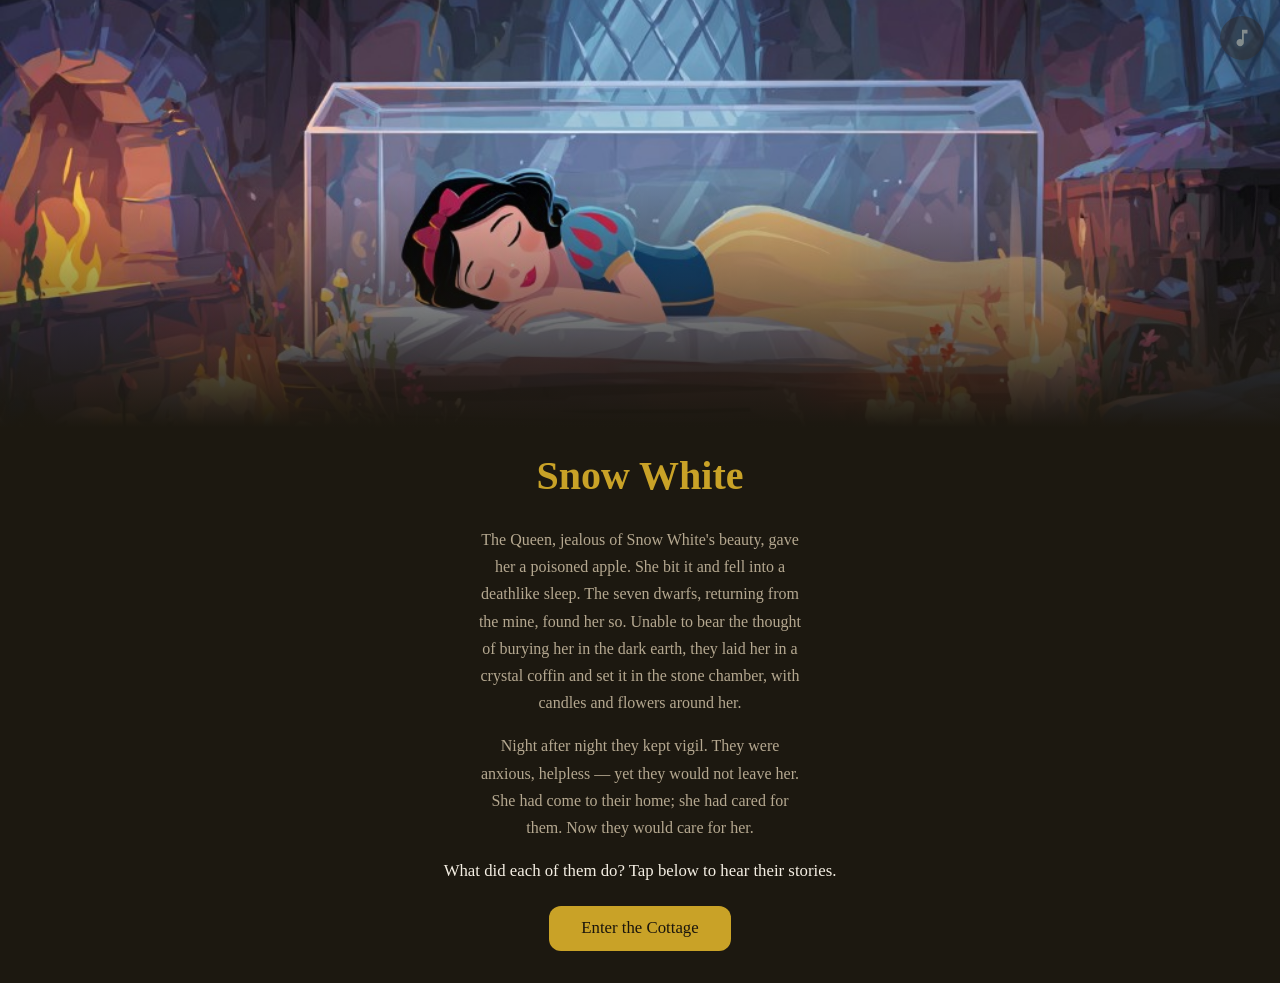
==== index.html @ 9cafad94 "Add files via upload" ====
<!DOCTYPE html>
<html lang="en">
<head>
  <meta charset="UTF-8">
  <meta name="viewport" content="width=device-width, initial-scale=1.0">
  <title>Snow White: The Dwarfs' Care</title>
  <link rel="stylesheet" href="./styles.css">
</head>
<body>
  <button id="music-toggle" type="button" class="muted" aria-label="Toggle background music" title="Background music (click to play/pause)">
    <svg xmlns="http://www.w3.org/2000/svg" viewBox="0 0 24 24" fill="currentColor" aria-hidden="true">
      <path d="M12 3v10.55c-.59-.34-1.27-.55-2-.55-2.21 0-4 1.79-4 4s1.79 4 4 4 4-1.79 4-4V7h4V3h-6z"/>
    </svg>
  </button>
  <audio id="bgm" loop preload="auto">
    <source src="./assets/bgm.mp3" type="audio/mpeg">
    <source src="./assets/bgm.ogg" type="audio/ogg">
  </audio>
  <main id="app" role="main">
    <!-- Landing: Snow White in crystal coffin + background story -->
    <section id="landing" class="screen active" aria-labelledby="landing-title">
      <div class="landing-hero">
        <img src="./assets/coffin.png" alt="Snow White lies peacefully in a crystal coffin, surrounded by candles and flowers in a stone chamber" class="landing-img">
        <div class="landing-overlay"></div>
      </div>
      <div class="landing-content">
        <h1 id="landing-title">Snow White</h1>
        <p class="landing-story">
          The Queen, jealous of Snow White's beauty, gave her a poisoned apple. She bit it and fell into a deathlike sleep. The seven dwarfs, returning from the mine, found her so. Unable to bear the thought of burying her in the dark earth, they laid her in a crystal coffin and set it in the stone chamber, with candles and flowers around her.
        </p>
        <p class="landing-story">
          Night after night they kept vigil. They were anxious, helpless — yet they would not leave her. She had come to their home; she had cared for them. Now they would care for her.
        </p>
        <p class="landing-cta">What did each of them do? Tap below to hear their stories.</p>
        <button id="btn-start" type="button" class="btn btn-primary">Enter the Cottage</button>
      </div>
    </section>

    <!-- Hub: Seven dwarfs image with clickable areas -->
    <section id="hub" class="screen" aria-labelledby="hub-title" aria-hidden="true">
      <h2 id="hub-title">At the Hearth</h2>
      <p class="hub-hint">Click on each dwarf to read his story</p>
      <div class="hub-scene-wrap">
        <div class="scene-stage">
          <img src="./assets/dwarfs.png" alt="The seven dwarfs gathered around the fireplace in their cottage" class="scene-img">
          <!-- Clickable overlay buttons for each dwarf -->
          <div id="dwarf-list" class="dwarf-hotspots" role="list"></div>
        </div>
        <div class="hub-footer">
          <div class="progress-row" aria-live="polite">
            <span id="progress-text">0/7</span>
            <span id="progress-label"> stories read</span>
          </div>
          <div class="hub-actions">
            <button id="btn-ending" type="button" class="btn btn-secondary" disabled>Ending (7/7 required)</button>
            <button id="btn-reset" type="button" class="btn btn-text">Reset</button>
            <button id="btn-credits" type="button" class="btn btn-text">Credits / Notes</button>
          </div>
        </div>
      </div>
    </section>

    <!-- Vignette Modal -->
    <div id="vignette-modal" class="modal" role="dialog" aria-modal="true" aria-labelledby="vignette-title" aria-hidden="true">
      <div class="modal-backdrop" data-close="true" tabindex="-1" aria-hidden="true"></div>
      <div class="modal-content">
        <div class="modal-header">
          <h3 id="vignette-title"></h3>
          <button id="btn-modal-close" type="button" class="btn-close" aria-label="Close">×</button>
        </div>
        <div class="modal-body">
          <div id="vignette-text" class="vignette-text"></div>
        </div>
        <div class="modal-footer">
          <button id="btn-mark-read" type="button" class="btn btn-primary">Mark as read & return</button>
        </div>
      </div>
    </div>

    <!-- Credits Panel -->
    <div id="credits-panel" class="panel-overlay" aria-hidden="true">
      <div class="panel-content">
        <h3>Production Team</h3>
        <p><strong>Catherine</strong> (Content / Planning) — Story, character text, narrative structure and rhythm</p>
        <p><strong>Yaojie Long</strong> (Tech + Visual UX) — Web implementation, UI/interaction, asset integration and optimization</p>
        <p><strong>Jing Cui</strong> (Coordination + Research Documentation) — Progress and delivery management, case/audience/risk analysis, testing and reflection</p>
        <p class="credits-note">Even though the production team is working hard to make this website, we all hope Snow White can wake up.</p>
        <button id="btn-credits-close" type="button" class="btn btn-secondary">Close</button>
      </div>
    </div>

    <!-- Ending -->
    <section id="ending" class="screen" aria-labelledby="ending-title" aria-hidden="true">
      <h2 id="ending-title">The Ending</h2>
      <div class="ending-content">
        <div id="ending-text"></div>
        <div class="ending-actions">
          <button id="btn-back-hub" type="button" class="btn btn-primary">Back to the Cottage</button>
          <button id="btn-replay" type="button" class="btn btn-secondary">Replay (reset)</button>
        </div>
      </div>
    </section>
  </main>

  <script src="./app.js"></script>
</body>
</html>
---- styles.css ----
/* Snow White: The Dwarfs' Care — cottage at night, warm storybook */

:root {
  --bg-dark: #1c1810;
  --bg-warm: #2a2418;
  --bg-card: #352d1f;
  --bg-panel: #3d3526;
  /* Surfaces: translucent (lets illustration breathe) — keep from redesign */
  --surface-card: rgba(53, 45, 31, 0.85);
  --surface-panel: rgba(61, 53, 38, 0.8);
  --surface-overlay: rgba(45, 40, 30, 0.6);
  --text: #f5efe4;
  --text-muted: #b5a890;
  --accent: #c9a227;
  --accent-hover: #e0b83d;
  --accent-glow: rgba(201, 162, 39, 0.2);
  --read: #6b8e5a;
  --read-bg: rgba(107, 142, 90, 0.35);
  --border: #4a4234;
  --border-hover: rgba(201, 162, 39, 0.4);
  --shadow: 0 4px 24px rgba(0, 0, 0, 0.35);
  --radius: 12px;
  --touch-min: 44px;
}

*,
*::before,
*::after {
  box-sizing: border-box;
}

html {
  font-size: 16px;
  -webkit-text-size-adjust: 100%;
}

body {
  margin: 0;
  min-height: 100vh;
  font-family: "Palatino Linotype", "Book Antiqua", Palatino, Georgia, serif;
  background: var(--bg-dark);
  color: var(--text);
  line-height: 1.7;
}

#app {
  min-height: 100vh;
  display: flex;
  flex-direction: column;
  align-items: center;
  padding: 0;
}

/* Screens */
.screen {
  display: none;
  width: 100%;
  max-width: 900px;
}

.screen.active {
  display: block;
  animation: fadeIn 0.4s ease;
}

#hub.screen.active {
  animation: slideUpIn 0.5s ease;
}

#landing.screen.active {
  display: flex;
}

@keyframes slideUpIn {
  from {
    opacity: 0;
    transform: translateY(24px);
  }
  to {
    opacity: 1;
    transform: translateY(0);
  }
}

.screen[aria-hidden="true"] {
  display: none;
}

@keyframes fadeIn {
  from { opacity: 0; }
  to { opacity: 1; }
}

/* Landing: coffin image + story */
#landing {
  display: flex;
  flex-direction: column;
  width: 100%;
  max-width: 100%;
}

.landing-hero {
  position: relative;
  width: 100%;
  overflow: hidden;
}

.landing-img {
  display: block;
  width: 100%;
  height: auto;
  max-height: 50vh;
  object-fit: cover;
  object-position: center;
}

.landing-overlay {
  position: absolute;
  inset: 0;
  background: linear-gradient(to bottom, transparent 40%, var(--bg-dark) 95%);
  pointer-events: none;
}

.landing-content {
  padding: 1.5rem 1.5rem 2rem;
  margin-top: -2rem;
  position: relative;
  z-index: 1;
}

#landing-title {
  font-size: clamp(1.75rem, 5vw, 2.5rem);
  margin: 0 0 1rem;
  color: var(--accent);
  text-align: center;
  font-weight: 600;
}

.landing-story {
  margin: 0 0 1rem;
  color: var(--text-muted);
  font-size: 1rem;
  max-width: 42ch;
  margin-left: auto;
  margin-right: auto;
  text-align: center;
}

.landing-cta {
  margin: 1rem 0 1.25rem;
  color: var(--text);
  font-size: 1.05rem;
  text-align: center;
}

#btn-start {
  display: block;
  margin: 0 auto;
  min-height: var(--touch-min);
  padding: 0.8rem 2rem;
  font-size: 1.05rem;
  transition: transform 0.15s ease, box-shadow 0.2s ease;
}

#btn-start:hover {
  transform: scale(1.02);
}

#btn-start:active,
#btn-start.btn-clicking {
  transform: scale(0.96);
  box-shadow: inset 0 2px 8px rgba(0, 0, 0, 0.3);
}

/* Buttons */
.btn {
  font-family: inherit;
  font-size: 1rem;
  border: none;
  border-radius: var(--radius);
  cursor: pointer;
  min-height: var(--touch-min);
  padding: 0.5rem 1rem;
  transition: background-color 0.2s, color 0.2s, border-color 0.2s, box-shadow 0.2s, transform 0.15s;
}

.btn:focus-visible {
  outline: 2px solid var(--accent);
  outline-offset: 2px;
}

.btn-primary {
  background: var(--accent);
  color: #1a150c;
}

.btn-primary:hover:not(:disabled) {
  background: var(--accent-hover);
}

.btn-secondary {
  background: var(--bg-panel);
  color: var(--text);
  border: 1px solid var(--border);
}

.btn-secondary:hover:not(:disabled) {
  background: var(--border);
}

.btn-secondary:disabled {
  opacity: 0.5;
  cursor: not-allowed;
}

.btn-text {
  background: transparent;
  color: var(--text-muted);
}

.btn-text:hover {
  color: var(--text);
}

/* Hub: dwarfs image with clickable hotspots */
#hub {
  padding: 1rem;
}

#hub-title {
  font-size: 1.5rem;
  margin-bottom: 0.25rem;
  color: var(--accent);
  text-align: center;
}

.hub-hint {
  text-align: center;
  color: var(--text-muted);
  font-size: 0.95rem;
  margin-bottom: 0.75rem;
}

.hub-scene-wrap {
  display: flex;
  flex-direction: column;
  gap: 1rem;
}

.scene-stage {
  position: relative;
  width: 100%;
  border-radius: var(--radius);
  overflow: hidden;
  background: var(--bg-card);
  box-shadow: var(--shadow);
}

.scene-img {
  display: block;
  width: 100%;
  height: auto;
  vertical-align: middle;
}

.dwarf-hotspots {
  position: absolute;
  inset: 0;
  list-style: none;
  margin: 0;
  padding: 0;
  pointer-events: none;
}

.dwarf-hotspots .dwarf-btn {
  position: absolute;
  pointer-events: auto;
  width: clamp(36px, 10vw, 48px);
  height: clamp(36px, 10vw, 48px);
  transform: translate(-50%, -50%);
  border-radius: 50%;
  padding: 0.25rem;
  background: rgba(30, 26, 20, 0.65);
  backdrop-filter: blur(4px);
  border: 1px solid rgba(201, 162, 39, 0.35);
  color: var(--text);
  font-family: inherit;
  font-size: clamp(0.55rem, 2.2vw, 0.7rem);
  font-weight: 500;
  text-align: center;
  cursor: pointer;
  display: flex;
  flex-direction: column;
  align-items: center;
  justify-content: center;
  gap: 0;
  transition: background 0.2s, border-color 0.2s, transform 0.2s, box-shadow 0.2s;
  box-shadow: var(--shadow);
}

.dwarf-hotspots .dwarf-btn:hover {
  background: rgba(45, 40, 30, 0.8);
  border-color: var(--border-hover);
  transform: translate(-50%, -50%) scale(1.08);
  box-shadow: 0 0 16px var(--accent-glow);
}

.dwarf-hotspots .dwarf-btn:focus-visible {
  outline: 2px solid var(--accent);
  outline-offset: 2px;
}

.dwarf-hotspots .dwarf-btn[data-read="true"] {
  background: var(--read-bg);
  border-color: rgba(107, 142, 90, 0.6);
}

.dwarf-hotspots .dwarf-btn.credits-btn {
  background: rgba(30, 26, 20, 0.6);
  border-color: rgba(201, 162, 39, 0.3);
  font-size: 1rem;
}

.dwarf-hotspots .dwarf-btn.credits-btn:hover {
  background: rgba(45, 40, 30, 0.75);
  border-color: var(--border-hover);
  box-shadow: 0 0 12px var(--accent-glow);
}

.dwarf-btn .dwarf-name {
  line-height: 1.1;
  display: block;
}

.dwarf-btn .dwarf-status {
  font-size: 0.85em;
  color: var(--read);
}

/* Hub footer - translucent, lighter than main card (keep) */
.hub-footer {
  background: var(--surface-panel);
  backdrop-filter: blur(8px);
  border-radius: var(--radius);
  padding: 1rem 1.25rem;
  box-shadow: var(--shadow);
  border: 1px solid var(--border);
}

.progress-row {
  font-size: 1rem;
  color: var(--text-muted);
  margin-bottom: 0.75rem;
}

#progress-text {
  font-weight: bold;
  color: var(--accent);
}

.hub-actions {
  display: flex;
  flex-wrap: wrap;
  gap: 0.5rem;
}

/* Modal */
.modal {
  position: fixed;
  inset: 0;
  z-index: 100;
  display: flex;
  align-items: center;
  justify-content: center;
  padding: 1rem;
  visibility: hidden;
  opacity: 0;
  transition: visibility 0.2s, opacity 0.2s;
}

.modal[aria-hidden="false"] {
  visibility: visible;
  opacity: 1;
}

.modal-backdrop {
  position: absolute;
  inset: 0;
  background: rgba(0, 0, 0, 0.6);
  backdrop-filter: blur(2px);
  cursor: pointer;
}

.modal-content {
  position: relative;
  width: 100%;
  max-width: 520px;
  max-height: 85vh;
  display: flex;
  flex-direction: column;
  background: var(--surface-card);
  backdrop-filter: blur(12px);
  border-radius: var(--radius);
  box-shadow: var(--shadow);
  border: 1px solid var(--border);
}

.modal-header {
  display: flex;
  align-items: center;
  justify-content: space-between;
  padding: 1rem 1.25rem;
  border-bottom: 1px solid var(--border);
}

#vignette-title {
  margin: 0;
  font-size: 1.25rem;
  color: var(--accent);
}

.btn-close {
  width: var(--touch-min);
  height: var(--touch-min);
  min-width: var(--touch-min);
  min-height: var(--touch-min);
  padding: 0;
  font-size: 1.5rem;
  line-height: 1;
  background: transparent;
  border: none;
  color: var(--text-muted);
  cursor: pointer;
  border-radius: var(--radius);
  display: flex;
  align-items: center;
  justify-content: center;
}

.btn-close:hover {
  color: var(--text);
  background: var(--bg-panel);
}

.btn-close:focus-visible {
  outline: 2px solid var(--accent);
  outline-offset: 2px;
}

.modal-body {
  padding: 1.25rem;
  overflow-y: auto;
  flex: 1;
  min-height: 0;
}

.vignette-text {
  white-space: pre-wrap;
  line-height: 1.8;
  color: var(--text);
}

.modal-footer {
  padding: 1rem 1.25rem;
  border-top: 1px solid var(--border);
}

/* Credits Panel */
.panel-overlay {
  position: fixed;
  inset: 0;
  z-index: 90;
  display: flex;
  align-items: center;
  justify-content: center;
  padding: 1rem;
  background: rgba(0, 0, 0, 0.55);
  backdrop-filter: blur(3px);
  visibility: hidden;
  opacity: 0;
  transition: visibility 0.2s, opacity 0.2s;
}

.panel-overlay[aria-hidden="false"] {
  visibility: visible;
  opacity: 1;
}

.panel-content {
  width: 100%;
  max-width: 400px;
  background: var(--surface-card);
  backdrop-filter: blur(12px);
  border-radius: var(--radius);
  padding: 1.5rem;
  box-shadow: var(--shadow);
  border: 1px solid var(--border);
}

.panel-content h3 {
  margin-top: 0;
  color: var(--accent);
}

.panel-content p {
  margin: 0 0 1rem;
  color: var(--text-muted);
}

.panel-content .credits-note {
  margin-top: 1.5rem;
  font-style: italic;
  opacity: 0.9;
}

/* Ending */
#ending {
  padding: 1rem;
}

#ending-title {
  font-size: 1.5rem;
  color: var(--accent);
  margin-bottom: 1rem;
  text-align: center;
}

.ending-content {
  background: var(--surface-card);
  backdrop-filter: blur(12px);
  border-radius: var(--radius);
  padding: 1.5rem;
  box-shadow: var(--shadow);
  border: 1px solid var(--border);
}

#ending-text {
  margin: 0 0 1.5rem;
  line-height: 1.8;
}

#ending-text p {
  margin: 0 0 1rem;
}

#ending-text p:last-child {
  margin-bottom: 0;
}

.ending-actions {
  display: flex;
  flex-wrap: wrap;
  gap: 0.5rem;
}

/* Music toggle - fixed top right */
#music-toggle {
  position: fixed;
  top: 1rem;
  right: 1rem;
  z-index: 50;
  width: 44px;
  height: 44px;
  border: none;
  border-radius: 50%;
  background: rgba(45, 41, 38, 0.85);
  color: var(--text-muted);
  cursor: pointer;
  display: flex;
  align-items: center;
  justify-content: center;
  transition: background 0.2s, color 0.2s, transform 0.15s;
  box-shadow: var(--shadow);
}

#music-toggle:hover {
  background: rgba(201, 162, 39, 0.3);
  color: var(--accent);
  transform: scale(1.05);
}

#music-toggle.muted {
  opacity: 0.6;
}

#music-toggle:not(.muted) svg {
  animation: musicPulse 1.2s ease-in-out infinite;
}

@keyframes musicPulse {
  0%, 100% { transform: scale(1); opacity: 1; }
  50% { transform: scale(1.12); opacity: 0.9; }
}

#music-toggle:focus-visible {
  outline: 2px solid var(--accent);
  outline-offset: 2px;
}

#music-toggle svg {
  width: 22px;
  height: 22px;
}
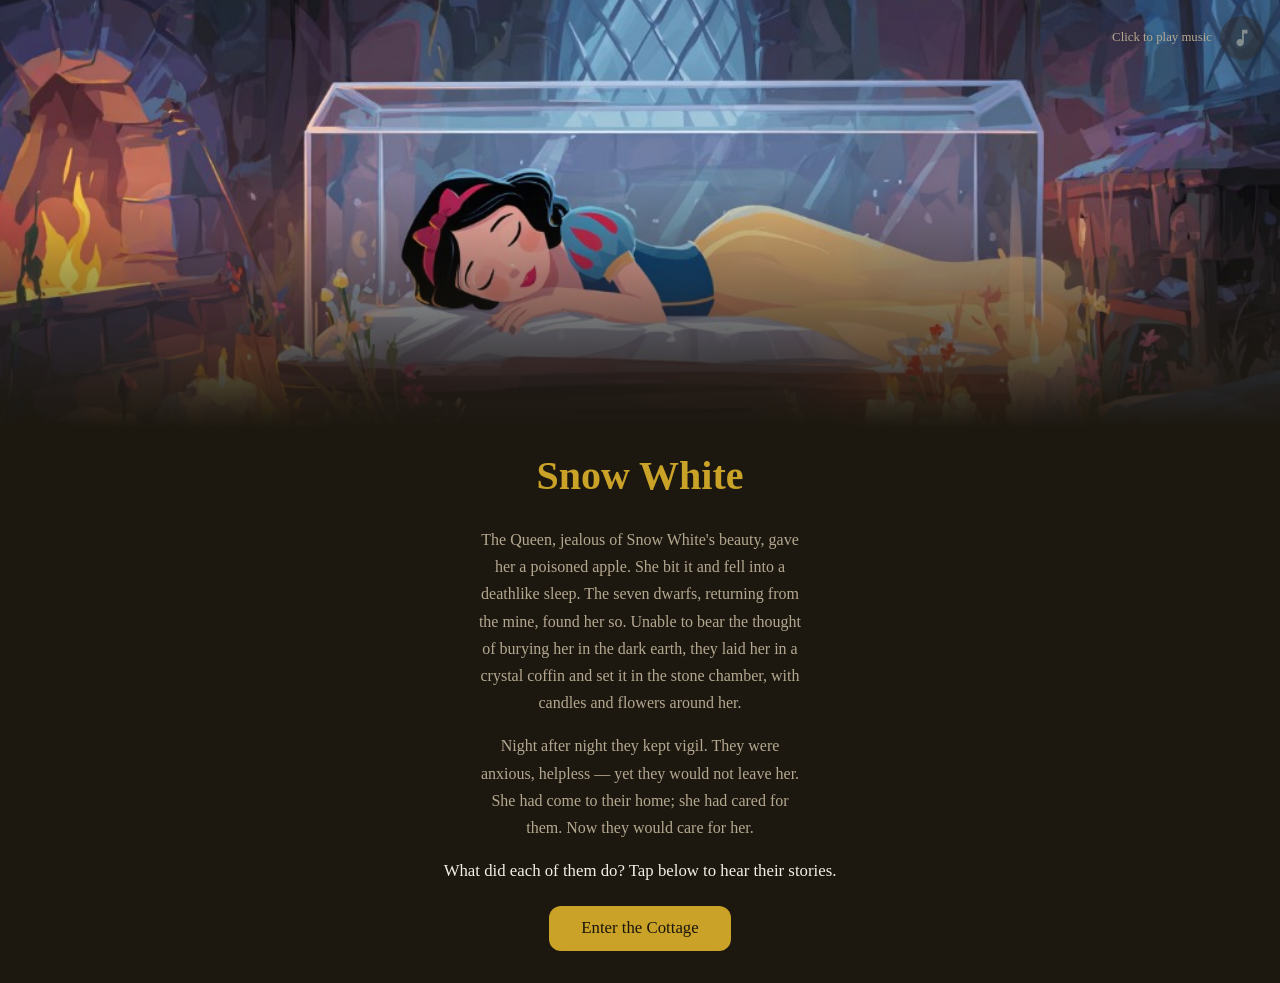
==== commit e6cd3a24: "Add files via upload" ====
--- a/index.html
+++ b/index.html
@@ -7,11 +7,14 @@
   <link rel="stylesheet" href="./styles.css">
 </head>
 <body>
-  <button id="music-toggle" type="button" class="muted" aria-label="Toggle background music" title="Background music (click to play/pause)">
-    <svg xmlns="http://www.w3.org/2000/svg" viewBox="0 0 24 24" fill="currentColor" aria-hidden="true">
-      <path d="M12 3v10.55c-.59-.34-1.27-.55-2-.55-2.21 0-4 1.79-4 4s1.79 4 4 4 4-1.79 4-4V7h4V3h-6z"/>
-    </svg>
-  </button>
+  <div id="music-control" class="music-control">
+    <span id="music-hint" class="music-hint" aria-hidden="true">Click to play music</span>
+    <button id="music-toggle" type="button" class="muted" aria-label="Toggle background music" title="Background music (click to play/pause)">
+      <svg xmlns="http://www.w3.org/2000/svg" viewBox="0 0 24 24" fill="currentColor" aria-hidden="true">
+        <path d="M12 3v10.55c-.59-.34-1.27-.55-2-.55-2.21 0-4 1.79-4 4s1.79 4 4 4 4-1.79 4-4V7h4V3h-6z"/>
+      </svg>
+    </button>
+  </div>
   <audio id="bgm" loop preload="auto">
     <source src="./assets/bgm.mp3" type="audio/mpeg">
     <source src="./assets/bgm.ogg" type="audio/ogg">
--- a/styles.css
+++ b/styles.css
@@ -553,12 +553,32 @@
   gap: 0.5rem;
 }
 
-/* Music toggle - fixed top right */
-#music-toggle {
+/* Music control - fixed top right */
+.music-control {
   position: fixed;
   top: 1rem;
   right: 1rem;
   z-index: 50;
+  display: flex;
+  align-items: center;
+  gap: 0.5rem;
+}
+
+.music-hint {
+  font-size: 0.8rem;
+  color: var(--text-muted);
+  white-space: nowrap;
+  opacity: 1;
+  transition: opacity 0.3s ease;
+}
+
+.music-hint.music-hint-hidden {
+  opacity: 0;
+  pointer-events: none;
+}
+
+#music-toggle {
+  flex-shrink: 0;
   width: 44px;
   height: 44px;
   border: none;
